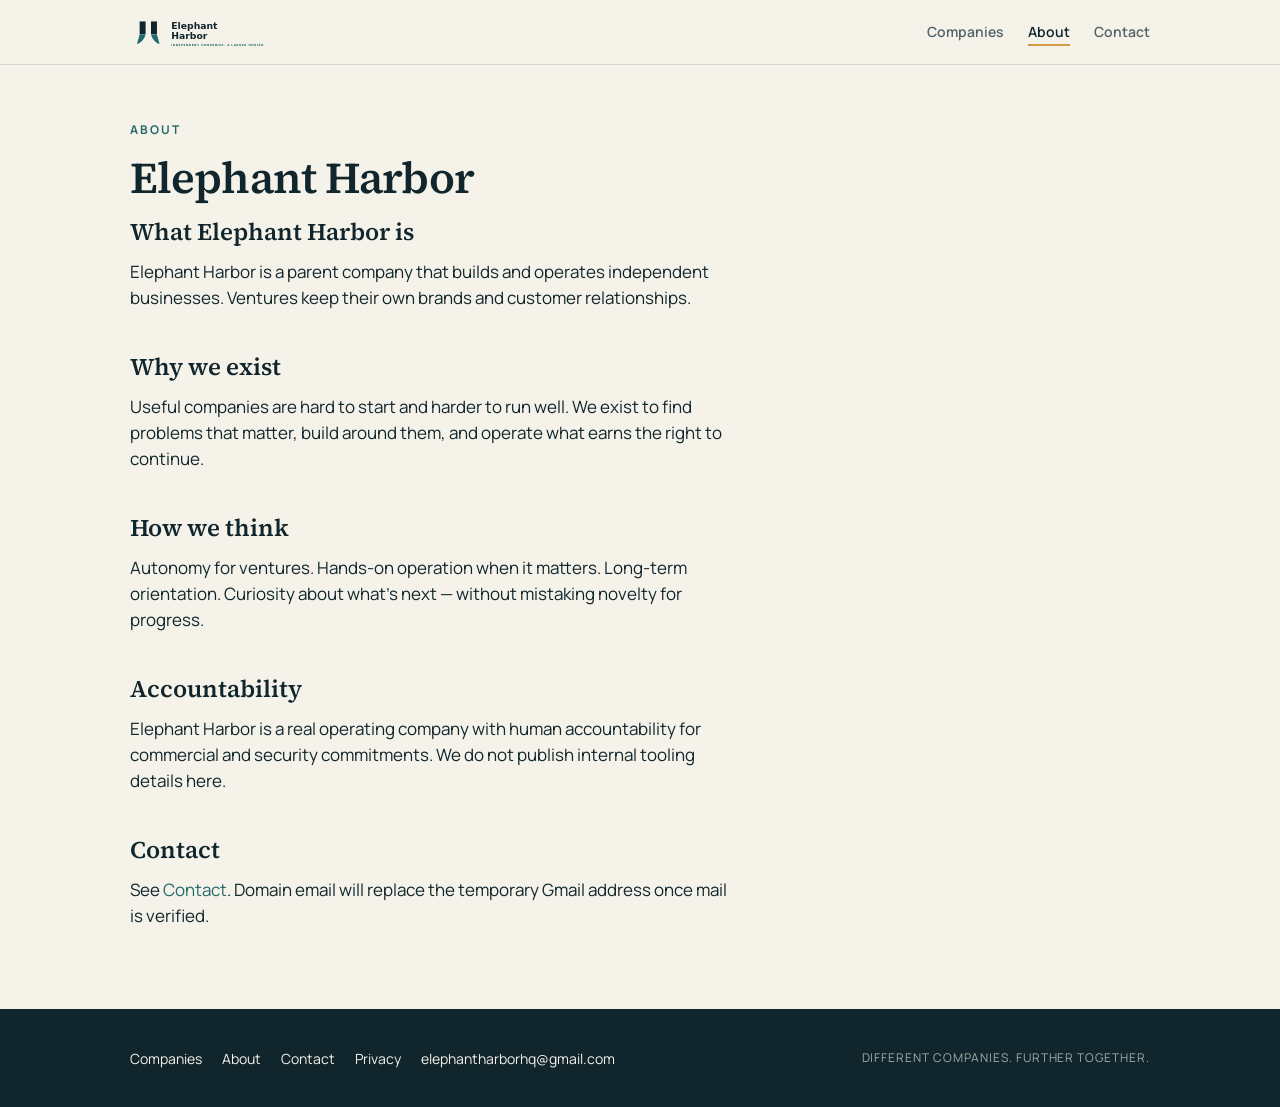
==== about/index.html @ 1c190168 "Rebrand site to Harbor Gate kit: companies/about/contact sitemap. Align tokens and assets with /bran" ====
<!DOCTYPE html>
<html lang="en">
<head>
  <meta charset="utf-8">
  <meta name="viewport" content="width=device-width, initial-scale=1">
  <title>About — Elephant Harbor</title>
  <meta name="description" content="Elephant Harbor is a parent company that builds and operates independent businesses.">
  <meta name="theme-color" content="#10262C">
  <meta property="og:title" content="About — Elephant Harbor">
  <meta property="og:description" content="Elephant Harbor is a parent company that builds and operates independent businesses.">
  <meta property="og:image" content="https://elephantharbor.com/assets/og.png">
  <meta property="og:type" content="website">
  <meta property="og:url" content="https://elephantharbor.com/about/">
  <meta name="twitter:card" content="summary_large_image">
  <link rel="canonical" href="https://elephantharbor.com/about/">
  <link rel="icon" href="/assets/favicon.svg" type="image/svg+xml">
  <link rel="icon" href="/assets/favicon-32.png" sizes="32x32" type="image/png">
  <link rel="icon" href="/assets/favicon-16.png" sizes="16x16" type="image/png">
  <link rel="apple-touch-icon" href="/assets/apple-touch-180.png">
  <link rel="stylesheet" href="/shared.css">
</head>
<body>
  <a class="skip" href="#main">Skip to content</a>
  <header class="site-header">
    <div class="site-header-inner">
      <a class="logo" href="/">
        <img src="/assets/lockup.svg" alt="Elephant Harbor" width="208" height="56">
      </a>
      <nav class="nav" aria-label="Primary">
        <a href="/companies/">Companies</a>
        <a href="/about/" aria-current="page">About</a>
        <a href="/contact/">Contact</a>
      </nav>
    </div>
  </header>

  <main id="main" class="page">
    <p class="kicker">About</p>
    <h1 class="page-title">Elephant Harbor</h1>
    <div class="prose">
      <h2>What Elephant Harbor is</h2>
      <p>Elephant Harbor is a parent company that builds and operates independent businesses. Ventures keep their own brands and customer relationships.</p>

      <h2>Why we exist</h2>
      <p>Useful companies are hard to start and harder to run well. We exist to find problems that matter, build around them, and operate what earns the right to continue.</p>

      <h2>How we think</h2>
      <p>Autonomy for ventures. Hands-on operation when it matters. Long-term orientation. Curiosity about what’s next — without mistaking novelty for progress.</p>

      <h2>Accountability</h2>
      <p>Elephant Harbor is a real operating company with human accountability for commercial and security commitments. We do not publish internal tooling details here.</p>

      <h2>Contact</h2>
      <p>See <a href="/contact/">Contact</a>. Domain email will replace the temporary Gmail address once mail is verified.</p>
    </div>
  </main>

  <footer class="site-footer">
    <div class="site-footer-inner">
      <nav class="footer-nav" aria-label="Footer">
        <a href="/companies/">Companies</a>
        <a href="/about/">About</a>
        <a href="/contact/">Contact</a>
        <a href="/privacy/">Privacy</a>
        <a href="mailto:elephantharborhq@gmail.com">elephantharborhq@gmail.com</a>
      </nav>
      <p class="footer-meta">Different companies. Further together.</p>
    </div>
  </footer>
</body>
</html>
---- shared.css ----
@import url("/tokens.css");

*,
*::before,
*::after {
  box-sizing: border-box;
}

html {
  color-scheme: light only;
  scroll-behavior: smooth;
  background: var(--eh-bg);
}

body {
  margin: 0;
  min-height: 100vh;
  display: flex;
  flex-direction: column;
  background: var(--eh-bg);
  color: var(--eh-text);
  font-family: var(--eh-font-sans);
  font-weight: 400;
  font-size: 1.0625rem;
  line-height: var(--eh-lh);
  -webkit-font-smoothing: antialiased;
}

img {
  max-width: 100%;
  height: auto;
  display: block;
}

a {
  color: var(--eh-deep-tide);
  text-decoration: none;
  text-underline-offset: 0.18em;
  text-decoration-thickness: 1px;
}

a:visited {
  color: var(--eh-deep-tide);
}

a:hover {
  color: var(--eh-harbor-ink);
  text-decoration: underline;
  text-decoration-color: var(--eh-signal-brass);
}

a:focus-visible,
button:focus-visible,
input:focus-visible,
textarea:focus-visible {
  outline: var(--eh-focus-ring);
  outline-offset: var(--eh-focus-offset);
}

::selection {
  background: var(--eh-deep-tide);
  color: var(--eh-canvas);
}

.skip {
  position: absolute;
  left: var(--eh-gutter);
  top: 0;
  z-index: 30;
  padding: 0.45rem 0.75rem;
  background: var(--eh-harbor-ink);
  color: var(--eh-canvas);
  border-radius: 0 0 var(--eh-radius) var(--eh-radius);
  transform: translateY(-120%);
}

.skip:focus,
.skip:hover {
  transform: none;
  color: var(--eh-canvas);
  text-decoration: none;
}

/* —— Header —— */
.site-header {
  position: sticky;
  top: 0;
  z-index: 20;
  min-height: var(--eh-nav-h);
  background: var(--eh-canvas);
  border-bottom: 1px solid var(--eh-border);
}

.site-header-inner {
  max-width: var(--eh-max);
  min-height: var(--eh-nav-h);
  margin: 0 auto;
  padding: 0.65rem var(--eh-gutter);
  display: flex;
  align-items: center;
  justify-content: space-between;
  gap: 1.5rem;
}

.logo {
  flex: 0 0 auto;
  display: flex;
  align-items: center;
  line-height: 0;
}

.logo:hover {
  text-decoration: none;
}

.logo img {
  height: var(--lockup-h);
  width: auto;
}

.nav {
  display: flex;
  flex-wrap: wrap;
  justify-content: flex-end;
  gap: 0.15rem 1.5rem;
  font-size: var(--eh-fs-sm);
  font-weight: 600;
}

.nav a,
.nav a:visited {
  padding: 0.2rem 0;
  color: var(--eh-text-muted);
}

.nav a:hover {
  color: var(--eh-text);
  text-decoration: none;
}

.nav a[aria-current="page"] {
  color: var(--eh-text);
  box-shadow: inset 0 -2px 0 var(--eh-signal-brass);
}

.nav a[aria-current="page"]:hover {
  text-decoration: none;
}

/* —— Main —— */
main {
  flex: 1 0 auto;
  width: 100%;
}

.page {
  max-width: var(--eh-max);
  margin: 0 auto;
  padding: 3.5rem var(--eh-gutter) 5rem;
}

.page-title {
  margin: 0 0 0.75rem;
  font-family: var(--eh-font-serif);
  font-weight: 600;
  font-size: clamp(2rem, 4vw, 2.75rem);
  line-height: var(--eh-lh-tight);
  letter-spacing: -0.02em;
}

.lede {
  margin: 0 0 2.5rem;
  max-width: var(--eh-measure);
  font-size: 1.125rem;
  color: var(--eh-text-muted);
}

.kicker {
  margin: 0 0 0.65rem;
  font-size: var(--eh-fs-xs);
  font-weight: 700;
  letter-spacing: 0.16em;
  text-transform: uppercase;
  color: var(--eh-deep-tide);
}

.brass-rule {
  width: 48px;
  height: 2px;
  background: var(--eh-signal-brass);
  border: 0;
  margin: 1.25rem 0;
}

.display {
  font-family: var(--eh-font-serif);
  font-weight: 600;
  line-height: var(--eh-lh-tight);
  letter-spacing: -0.02em;
}

/* —— Hero —— */
.hero {
  background: var(--eh-harbor-ink);
  color: var(--eh-canvas);
  padding: clamp(3.5rem, 8vw, 5.5rem) var(--eh-gutter);
}

.hero-inner {
  max-width: var(--eh-max);
  margin: 0 auto;
}

.hero .kicker {
  color: var(--eh-signal-brass);
}

.hero h1 {
  margin: 0 0 1rem;
  font-family: var(--eh-font-serif);
  font-weight: 600;
  font-size: clamp(2rem, 5vw, 3rem);
  line-height: 1.15;
  letter-spacing: -0.02em;
  color: var(--eh-canvas);
  max-width: 18ch;
}

.hero .hero-lead {
  margin: 0;
  max-width: 34rem;
  font-size: clamp(1.05rem, 2vw, 1.25rem);
  line-height: 1.5;
  color: color-mix(in srgb, var(--eh-canvas) 88%, var(--eh-deep-tide));
}

.hero-ctas {
  display: flex;
  flex-wrap: wrap;
  gap: 0.75rem 1.25rem;
  margin-top: 2rem;
}

.btn {
  display: inline-flex;
  align-items: center;
  justify-content: center;
  gap: 0.4rem;
  padding: 0.7rem 1.15rem;
  border-radius: var(--eh-radius);
  border: 1px solid transparent;
  font: inherit;
  font-weight: 650;
  font-size: var(--eh-fs-sm);
  cursor: pointer;
  text-decoration: none;
}

.btn:hover {
  text-decoration: none;
}

.btn-primary {
  background: var(--eh-canvas);
  color: var(--eh-harbor-ink);
}

.btn-primary:visited {
  color: var(--eh-harbor-ink);
}

.btn-primary:hover {
  background: var(--eh-fog);
  color: var(--eh-harbor-ink);
}

.btn-ghost {
  background: transparent;
  color: var(--eh-canvas);
  border-color: color-mix(in srgb, var(--eh-canvas) 35%, transparent);
}

.btn-ghost:visited {
  color: var(--eh-canvas);
}

.btn-ghost:hover {
  background: color-mix(in srgb, var(--eh-canvas) 10%, transparent);
  color: var(--eh-canvas);
}

.btn-ink {
  background: var(--eh-harbor-ink);
  color: var(--eh-canvas);
}

.btn-ink:visited {
  color: var(--eh-canvas);
}

.btn-ink:hover {
  background: color-mix(in srgb, var(--eh-harbor-ink) 88%, white);
  color: var(--eh-canvas);
}

.btn-secondary {
  background: transparent;
  color: var(--eh-harbor-ink);
  border-color: var(--eh-border);
}

.btn-secondary:visited {
  color: var(--eh-harbor-ink);
}

.btn-secondary:hover {
  background: var(--eh-fog);
  color: var(--eh-harbor-ink);
}

/* —— Sections —— */
.section {
  max-width: var(--eh-max);
  margin: 0 auto;
  padding: 3.75rem var(--eh-gutter);
}

.section + .section {
  border-top: 1px solid var(--eh-border);
}

.section-ink {
  background: var(--eh-harbor-ink);
  color: var(--eh-canvas);
  border-top: none;
  max-width: none;
  padding-left: 0;
  padding-right: 0;
}

.section-ink > .section-inner {
  max-width: var(--eh-max);
  margin: 0 auto;
  padding: 0 var(--eh-gutter);
}

.section-ink .kicker {
  color: var(--eh-signal-brass);
}

.section-ink h2,
.section-ink p {
  color: var(--eh-canvas);
}

.section-fog {
  background: var(--eh-fog);
  max-width: none;
  padding-left: 0;
  padding-right: 0;
  border-top: none;
}

.section-fog > .section-inner {
  max-width: var(--eh-max);
  margin: 0 auto;
  padding: 0 var(--eh-gutter);
}

.section h2 {
  margin: 0 0 1rem;
  font-family: var(--eh-font-serif);
  font-weight: 600;
  font-size: clamp(1.5rem, 3vw, 2rem);
  line-height: var(--eh-lh-tight);
  letter-spacing: -0.015em;
}

.section p {
  margin: 0 0 1rem;
  max-width: var(--eh-measure);
}

.section p:last-child {
  margin-bottom: 0;
}

/* Lifecycle steps */
.steps {
  list-style: none;
  margin: 1.75rem 0 0;
  padding: 0;
  display: grid;
  gap: 0;
  max-width: 36rem;
  counter-reset: step;
}

.steps li {
  counter-increment: step;
  display: grid;
  grid-template-columns: 2rem 1fr;
  gap: 0.85rem;
  padding: 0.95rem 0;
  border-top: 1px solid var(--eh-border);
  font-weight: 500;
}

.steps li::before {
  content: counter(step);
  font-size: var(--eh-fs-sm);
  font-weight: 700;
  color: var(--eh-deep-tide);
  line-height: 1.55;
}

/* Company card */
.card-grid {
  display: grid;
  grid-template-columns: repeat(auto-fill, minmax(260px, 1fr));
  gap: 1.25rem;
  margin-top: 1.75rem;
}

.card {
  background: #fff;
  border: 1px solid var(--eh-border);
  border-radius: var(--eh-radius-lg);
  padding: 1.5rem;
}

.card .live {
  display: inline-block;
  margin: 0 0 0.85rem;
  padding: 0.1rem 0.55rem;
  border-radius: 999px;
  font-size: 0.6875rem;
  font-weight: 700;
  letter-spacing: 0.06em;
  text-transform: uppercase;
  background: var(--eh-deep-tide);
  color: var(--eh-canvas);
}

.card h3 {
  margin: 0 0 0.35rem;
  font-family: var(--eh-font-sans);
  font-weight: 700;
  font-size: 1.2rem;
}

.card .endorsement {
  display: inline-flex;
  align-items: center;
  gap: 0.4rem;
  margin: 0 0 0.85rem;
  font-family: var(--eh-font-serif);
  font-size: 0.875rem;
  color: var(--eh-text-muted);
}

.card .endorsement img {
  height: 1.1rem;
  width: auto;
}

.card .endorsement strong {
  font-family: var(--eh-font-sans);
  font-weight: 700;
  color: var(--eh-harbor-ink);
}

.card p {
  margin: 0 0 0.85rem;
  max-width: none;
  color: var(--eh-text-muted);
  font-size: 0.95rem;
}

.card p:last-child {
  margin-bottom: 0;
}

/* Principles / work points */
.point-list {
  list-style: none;
  margin: 1.5rem 0 0;
  padding: 0;
  max-width: 40rem;
}

.point-list li {
  padding: 1rem 0;
  border-top: 1px solid var(--eh-border);
}

.point-list li:last-child {
  border-bottom: 1px solid var(--eh-border);
}

.point-list strong {
  display: block;
  margin-bottom: 0.25rem;
  font-weight: 700;
}

.prose {
  max-width: var(--eh-measure);
}

.prose p {
  margin: 0 0 1rem;
}

.prose p:last-child {
  margin-bottom: 0;
}

.prose h2 {
  margin: 2.5rem 0 0.75rem;
  font-family: var(--eh-font-serif);
  font-weight: 600;
  font-size: 1.5rem;
  line-height: var(--eh-lh-tight);
}

.prose h2:first-child {
  margin-top: 0;
}

.close-line {
  margin: 0;
  font-family: var(--eh-font-serif);
  font-size: clamp(1.25rem, 2.5vw, 1.6rem);
  font-weight: 600;
  letter-spacing: -0.015em;
  max-width: 28rem;
}

.motto {
  margin: 2rem 0 0;
  font-size: var(--eh-fs-xs);
  font-weight: 700;
  letter-spacing: 0.14em;
  text-transform: uppercase;
  color: var(--eh-text-muted);
}

/* Contact */
.contact-block {
  max-width: 28rem;
}

.contact-block a.email {
  font-weight: 600;
  font-size: 1.125rem;
}

.contact-note {
  margin-top: 1rem;
  font-size: var(--eh-fs-sm);
  color: var(--eh-text-muted);
}

.contact-form {
  margin-top: 2.5rem;
  max-width: 28rem;
  display: grid;
  gap: 1rem;
}

.contact-form label {
  display: grid;
  gap: 0.35rem;
  font-size: var(--eh-fs-sm);
  font-weight: 600;
}

.contact-form input,
.contact-form textarea {
  font: inherit;
  padding: 0.65rem 0.75rem;
  border: 1px solid var(--eh-border);
  border-radius: var(--eh-radius);
  background: #fff;
  color: var(--eh-text);
}

.contact-form textarea {
  min-height: 8rem;
  resize: vertical;
}

.form-note {
  margin: 0;
  font-size: var(--eh-fs-sm);
  color: var(--eh-text-muted);
}

/* Footer */
.site-footer {
  background: var(--eh-harbor-ink);
  color: color-mix(in srgb, var(--eh-canvas) 85%, transparent);
  font-size: var(--eh-fs-sm);
  line-height: 1.5;
}

.site-footer-inner {
  max-width: var(--eh-max);
  margin: 0 auto;
  padding: 1.75rem var(--eh-gutter);
  display: flex;
  flex-wrap: wrap;
  align-items: center;
  justify-content: space-between;
  gap: 1rem 2rem;
}

.site-footer a,
.site-footer a:visited {
  color: var(--eh-canvas);
}

.site-footer a:hover {
  color: var(--eh-canvas);
  text-decoration: underline;
  text-decoration-color: var(--eh-signal-brass);
}

.footer-nav {
  display: flex;
  flex-wrap: wrap;
  gap: 0.75rem 1.25rem;
}

.footer-meta {
  color: color-mix(in srgb, var(--eh-canvas) 65%, transparent);
  font-size: 0.75rem;
  letter-spacing: 0.08em;
  text-transform: uppercase;
}

@media (max-width: 720px) {
  .site-header-inner {
    flex-wrap: wrap;
    gap: 0.5rem 1rem;
  }

  .logo img {
    height: var(--lockup-h-sm);
  }

  .nav {
    width: 100%;
    justify-content: flex-start;
    gap: 0.15rem 1.1rem;
  }

  .page {
    padding: 2.5rem var(--eh-gutter) 3.5rem;
  }

  .section {
    padding: 2.75rem var(--eh-gutter);
  }
}
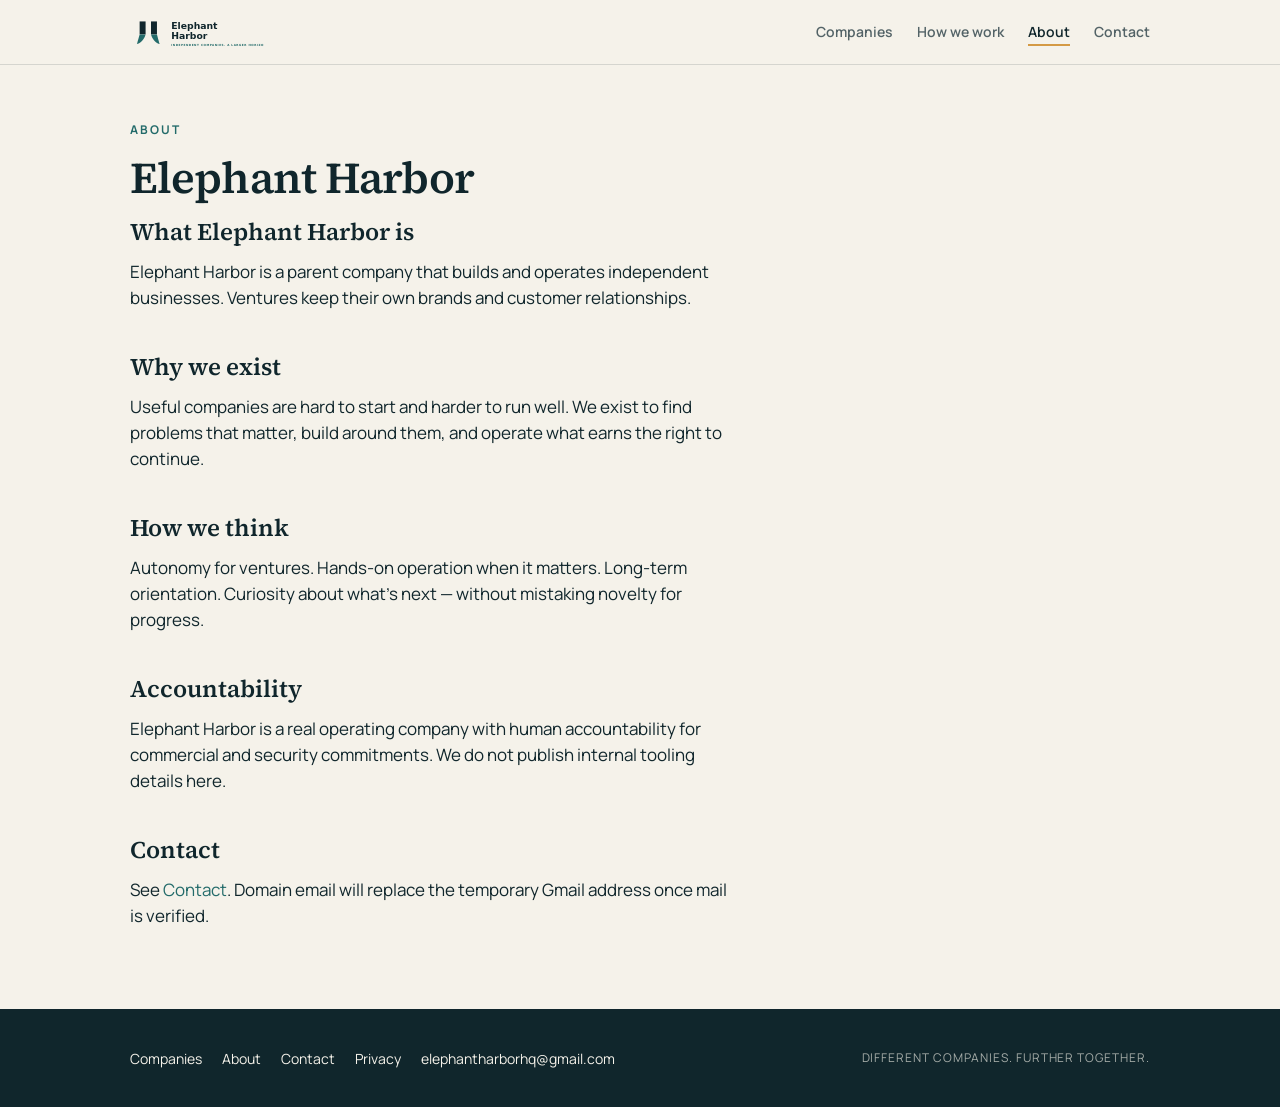
==== commit cac85916: "Nav: How we work anchor on inner pages" ====
--- a/about/index.html
+++ b/about/index.html
@@ -28,6 +28,7 @@
       </a>
       <nav class="nav" aria-label="Primary">
         <a href="/companies/">Companies</a>
+        <a href="/#how-we-work">How we work</a>
         <a href="/about/" aria-current="page">About</a>
         <a href="/contact/">Contact</a>
       </nav>
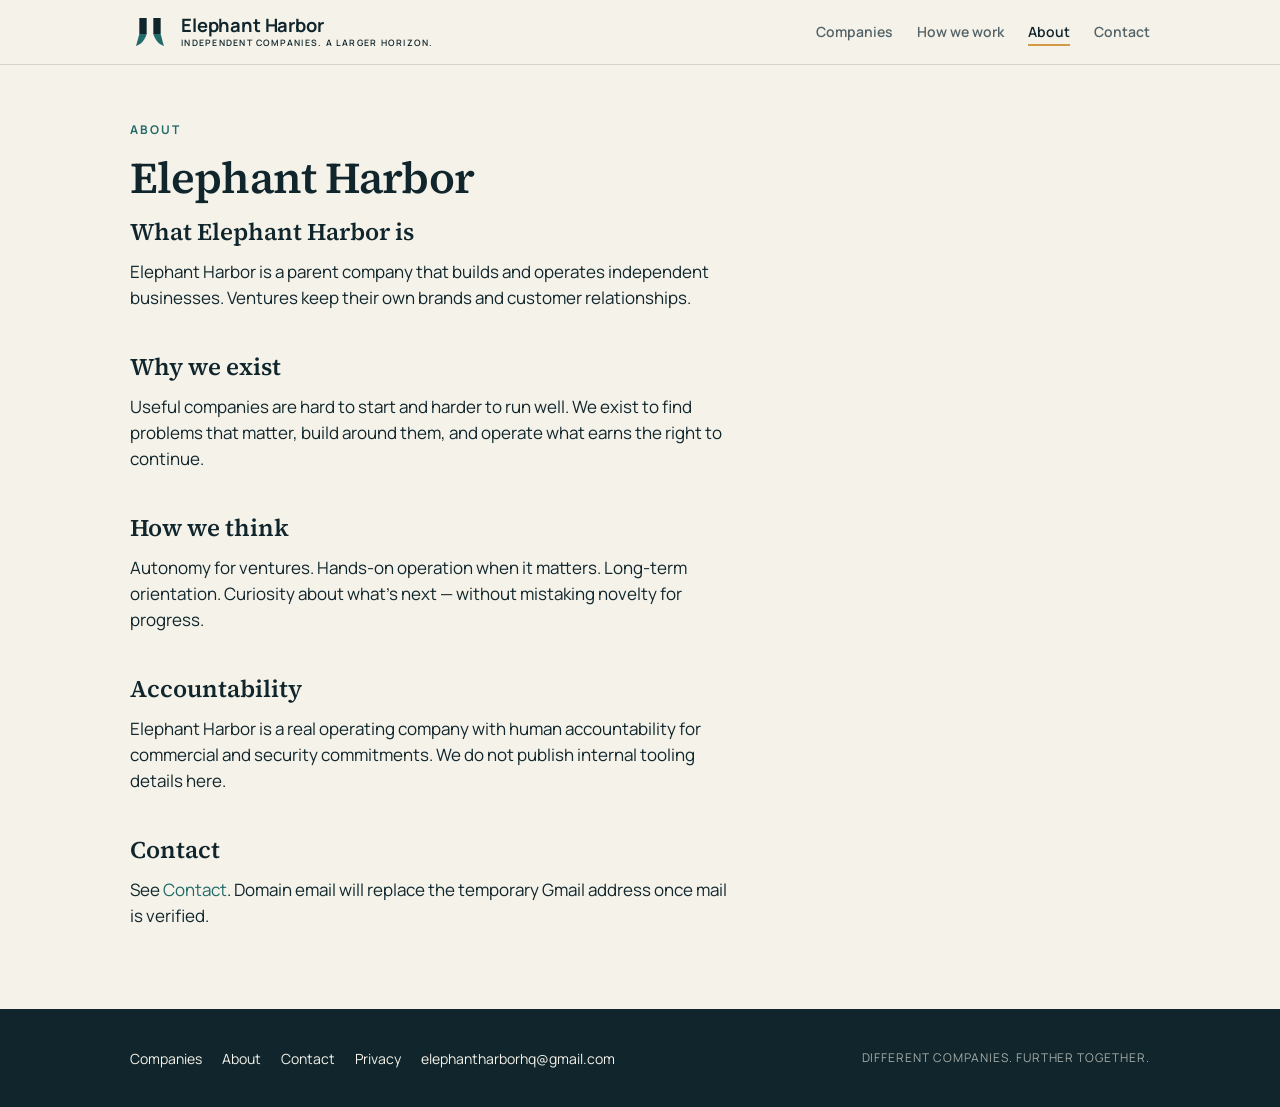
==== commit 4efd59a0: "Fix header lockup: Manrope title-case Modern Operator Header now uses HTML/CSS Manrope wordmark (not" ====
--- a/about/index.html
+++ b/about/index.html
@@ -23,8 +23,12 @@
   <a class="skip" href="#main">Skip to content</a>
   <header class="site-header">
     <div class="site-header-inner">
-      <a class="logo" href="/">
-        <img src="/assets/lockup.svg" alt="Elephant Harbor" width="208" height="56">
+      <a class="logo" href="/" aria-label="Elephant Harbor">
+        <img class="logo-mark" src="/assets/mark.svg" alt="" width="40" height="40" aria-hidden="true">
+        <span class="logo-word">
+          <span class="logo-name">Elephant Harbor</span>
+          <span class="logo-tag">Independent companies. A larger horizon.</span>
+        </span>
       </a>
       <nav class="nav" aria-label="Primary">
         <a href="/companies/">Companies</a>
--- a/shared.css
+++ b/shared.css
@@ -106,16 +106,48 @@
   flex: 0 0 auto;
   display: flex;
   align-items: center;
-  line-height: 0;
+  gap: 0.7rem;
+  line-height: 1;
+  color: var(--eh-ink);
+  text-decoration: none;
 }
 
 .logo:hover {
   text-decoration: none;
-}
-
-.logo img {
-  height: var(--lockup-h);
+  color: var(--eh-ink);
+}
+
+.logo img,
+.logo-mark {
+  height: 2.5rem;
   width: auto;
+  flex: 0 0 auto;
+}
+
+.logo-word {
+  display: flex;
+  flex-direction: column;
+  gap: 0.15rem;
+  min-width: 0;
+}
+
+.logo-name {
+  font-family: var(--eh-font-sans);
+  font-weight: 700;
+  font-size: 1.15rem;
+  letter-spacing: -0.01em;
+  color: var(--eh-ink);
+  line-height: 1.1;
+}
+
+.logo-tag {
+  font-family: var(--eh-font-sans);
+  font-weight: 600;
+  font-size: 0.55rem;
+  letter-spacing: 0.14em;
+  text-transform: uppercase;
+  color: var(--eh-tide);
+  line-height: 1.2;
 }
 
 .nav {
@@ -646,9 +678,8 @@
     gap: 0.5rem 1rem;
   }
 
-  .logo img {
-    height: var(--lockup-h-sm);
-  }
+  .logo-mark { height: 2.15rem; }
+  .logo-name { font-size: 1.05rem; }
 
   .nav {
     width: 100%;
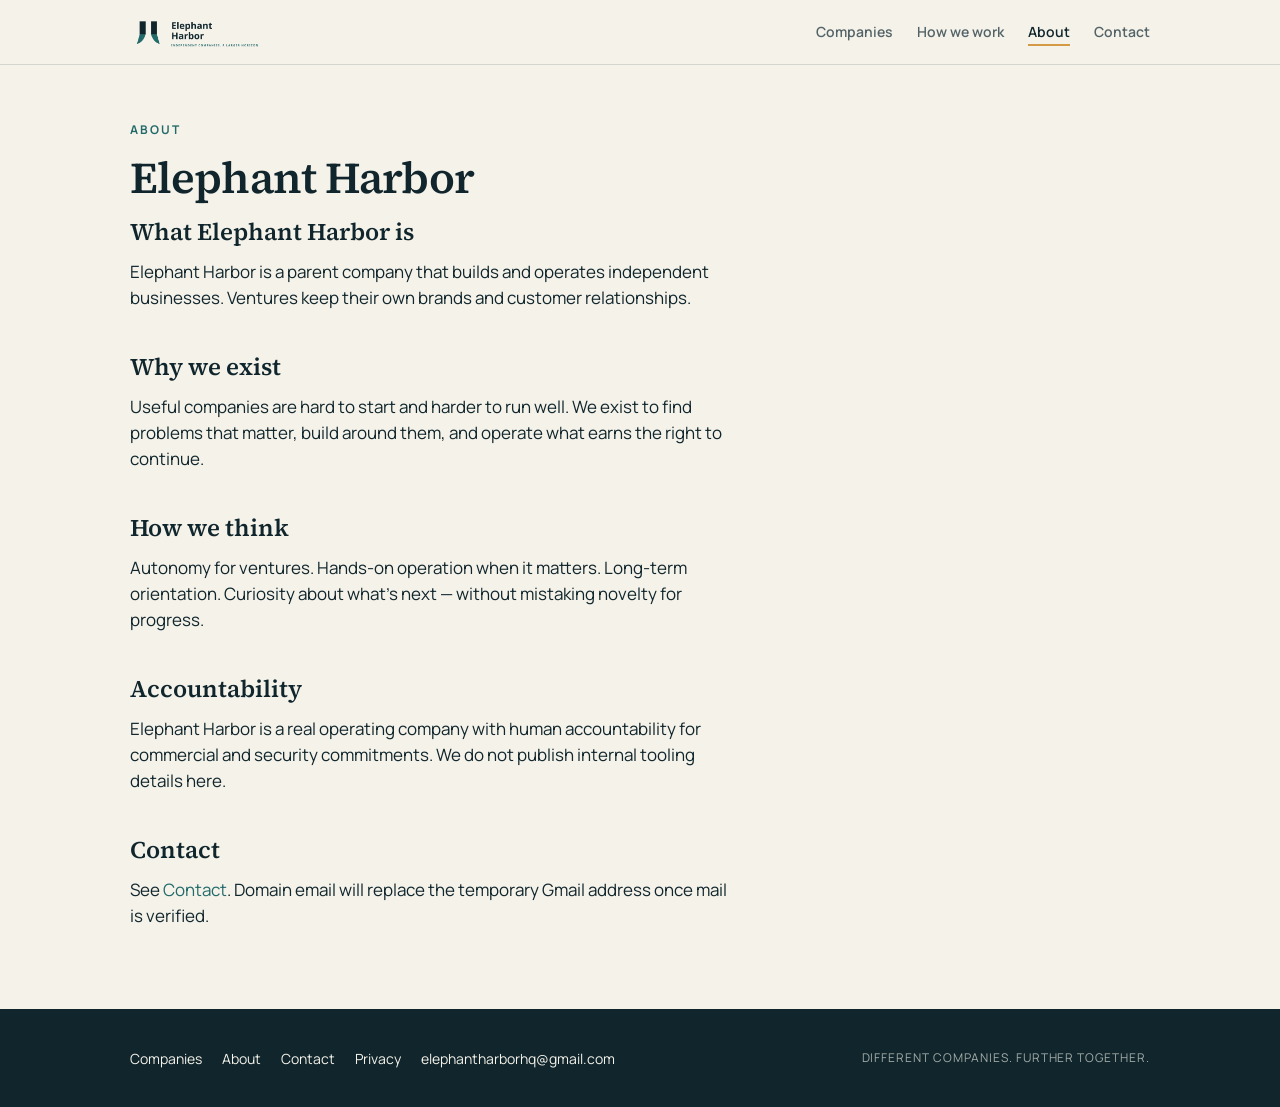
==== commit 53ed660c: "Header lockup: use Manrope PNG export for fidelity Keep outlined SVG as source; header uses lockup-5" ====
--- a/about/index.html
+++ b/about/index.html
@@ -24,11 +24,7 @@
   <header class="site-header">
     <div class="site-header-inner">
       <a class="logo" href="/" aria-label="Elephant Harbor">
-        <img class="logo-mark" src="/assets/mark.svg" alt="" width="40" height="40" aria-hidden="true">
-        <span class="logo-word">
-          <span class="logo-name">Elephant Harbor</span>
-          <span class="logo-tag">Independent companies. A larger horizon.</span>
-        </span>
+        <img src="/assets/lockup-512.png" alt="Elephant Harbor" width="208" height="56" decoding="async">
       </a>
       <nav class="nav" aria-label="Primary">
         <a href="/companies/">Companies</a>
--- a/shared.css
+++ b/shared.css
@@ -106,48 +106,17 @@
   flex: 0 0 auto;
   display: flex;
   align-items: center;
-  gap: 0.7rem;
-  line-height: 1;
-  color: var(--eh-ink);
+  line-height: 0;
   text-decoration: none;
 }
 
 .logo:hover {
   text-decoration: none;
-  color: var(--eh-ink);
-}
-
-.logo img,
-.logo-mark {
-  height: 2.5rem;
+}
+
+.logo img {
+  height: var(--lockup-h);
   width: auto;
-  flex: 0 0 auto;
-}
-
-.logo-word {
-  display: flex;
-  flex-direction: column;
-  gap: 0.15rem;
-  min-width: 0;
-}
-
-.logo-name {
-  font-family: var(--eh-font-sans);
-  font-weight: 700;
-  font-size: 1.15rem;
-  letter-spacing: -0.01em;
-  color: var(--eh-ink);
-  line-height: 1.1;
-}
-
-.logo-tag {
-  font-family: var(--eh-font-sans);
-  font-weight: 600;
-  font-size: 0.55rem;
-  letter-spacing: 0.14em;
-  text-transform: uppercase;
-  color: var(--eh-tide);
-  line-height: 1.2;
 }
 
 .nav {
@@ -678,8 +647,9 @@
     gap: 0.5rem 1rem;
   }
 
-  .logo-mark { height: 2.15rem; }
-  .logo-name { font-size: 1.05rem; }
+  .logo img {
+    height: var(--lockup-h-sm);
+  }
 
   .nav {
     width: 100%;
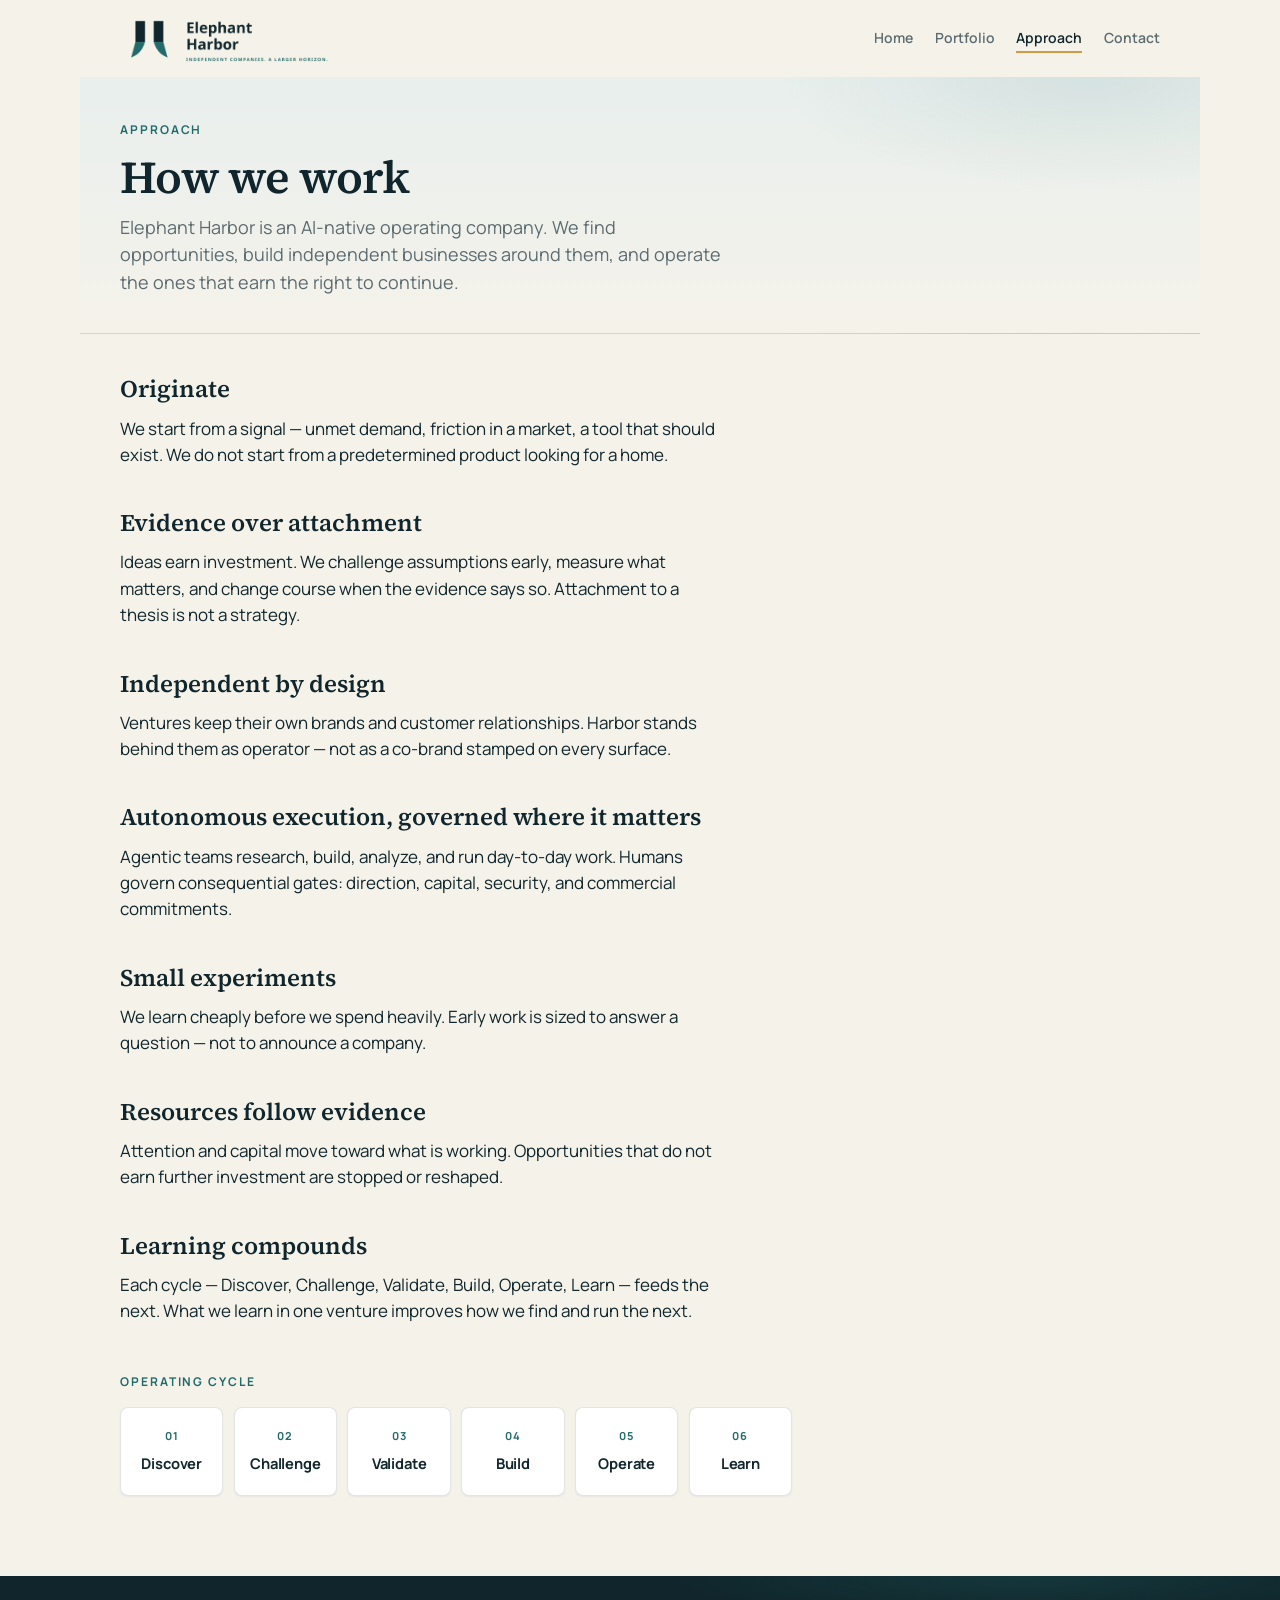
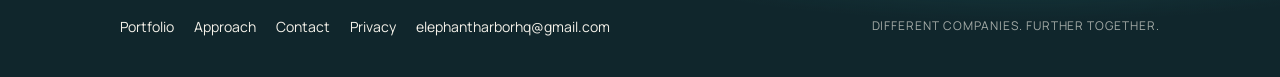
==== commit 5e8dea23: "Elevate public site: AI-native positioning, Portfolio IA, depth UI Modern Operator first pass on ele" ====
--- a/about/index.html
+++ b/about/index.html
@@ -3,70 +3,13 @@
 <head>
   <meta charset="utf-8">
   <meta name="viewport" content="width=device-width, initial-scale=1">
-  <title>About — Elephant Harbor</title>
-  <meta name="description" content="Elephant Harbor is a parent company that builds and operates independent businesses.">
-  <meta name="theme-color" content="#10262C">
-  <meta property="og:title" content="About — Elephant Harbor">
-  <meta property="og:description" content="Elephant Harbor is a parent company that builds and operates independent businesses.">
-  <meta property="og:image" content="https://elephantharbor.com/assets/og.png">
-  <meta property="og:type" content="website">
-  <meta property="og:url" content="https://elephantharbor.com/about/">
-  <meta name="twitter:card" content="summary_large_image">
-  <link rel="canonical" href="https://elephantharbor.com/about/">
-  <link rel="icon" href="/assets/favicon.svg" type="image/svg+xml">
-  <link rel="icon" href="/assets/favicon-32.png" sizes="32x32" type="image/png">
-  <link rel="icon" href="/assets/favicon-16.png" sizes="16x16" type="image/png">
-  <link rel="apple-touch-icon" href="/assets/apple-touch-180.png">
-  <link rel="stylesheet" href="/shared.css">
+  <title>Redirecting to Approach — Elephant Harbor</title>
+  <meta name="robots" content="noindex">
+  <meta http-equiv="refresh" content="0; url=/approach/">
+  <link rel="canonical" href="https://elephantharbor.com/approach/">
+  <script>location.replace("/approach/");</script>
 </head>
 <body>
-  <a class="skip" href="#main">Skip to content</a>
-  <header class="site-header">
-    <div class="site-header-inner">
-      <a class="logo" href="/" aria-label="Elephant Harbor">
-        <img src="/assets/lockup-512.png" alt="Elephant Harbor" width="208" height="56" decoding="async">
-      </a>
-      <nav class="nav" aria-label="Primary">
-        <a href="/companies/">Companies</a>
-        <a href="/#how-we-work">How we work</a>
-        <a href="/about/" aria-current="page">About</a>
-        <a href="/contact/">Contact</a>
-      </nav>
-    </div>
-  </header>
-
-  <main id="main" class="page">
-    <p class="kicker">About</p>
-    <h1 class="page-title">Elephant Harbor</h1>
-    <div class="prose">
-      <h2>What Elephant Harbor is</h2>
-      <p>Elephant Harbor is a parent company that builds and operates independent businesses. Ventures keep their own brands and customer relationships.</p>
-
-      <h2>Why we exist</h2>
-      <p>Useful companies are hard to start and harder to run well. We exist to find problems that matter, build around them, and operate what earns the right to continue.</p>
-
-      <h2>How we think</h2>
-      <p>Autonomy for ventures. Hands-on operation when it matters. Long-term orientation. Curiosity about what’s next — without mistaking novelty for progress.</p>
-
-      <h2>Accountability</h2>
-      <p>Elephant Harbor is a real operating company with human accountability for commercial and security commitments. We do not publish internal tooling details here.</p>
-
-      <h2>Contact</h2>
-      <p>See <a href="/contact/">Contact</a>. Domain email will replace the temporary Gmail address once mail is verified.</p>
-    </div>
-  </main>
-
-  <footer class="site-footer">
-    <div class="site-footer-inner">
-      <nav class="footer-nav" aria-label="Footer">
-        <a href="/companies/">Companies</a>
-        <a href="/about/">About</a>
-        <a href="/contact/">Contact</a>
-        <a href="/privacy/">Privacy</a>
-        <a href="mailto:elephantharborhq@gmail.com">elephantharborhq@gmail.com</a>
-      </nav>
-      <p class="footer-meta">Different companies. Further together.</p>
-    </div>
-  </footer>
+  <p>This page has moved to <a href="/approach/">Approach</a>.</p>
 </body>
 </html>
